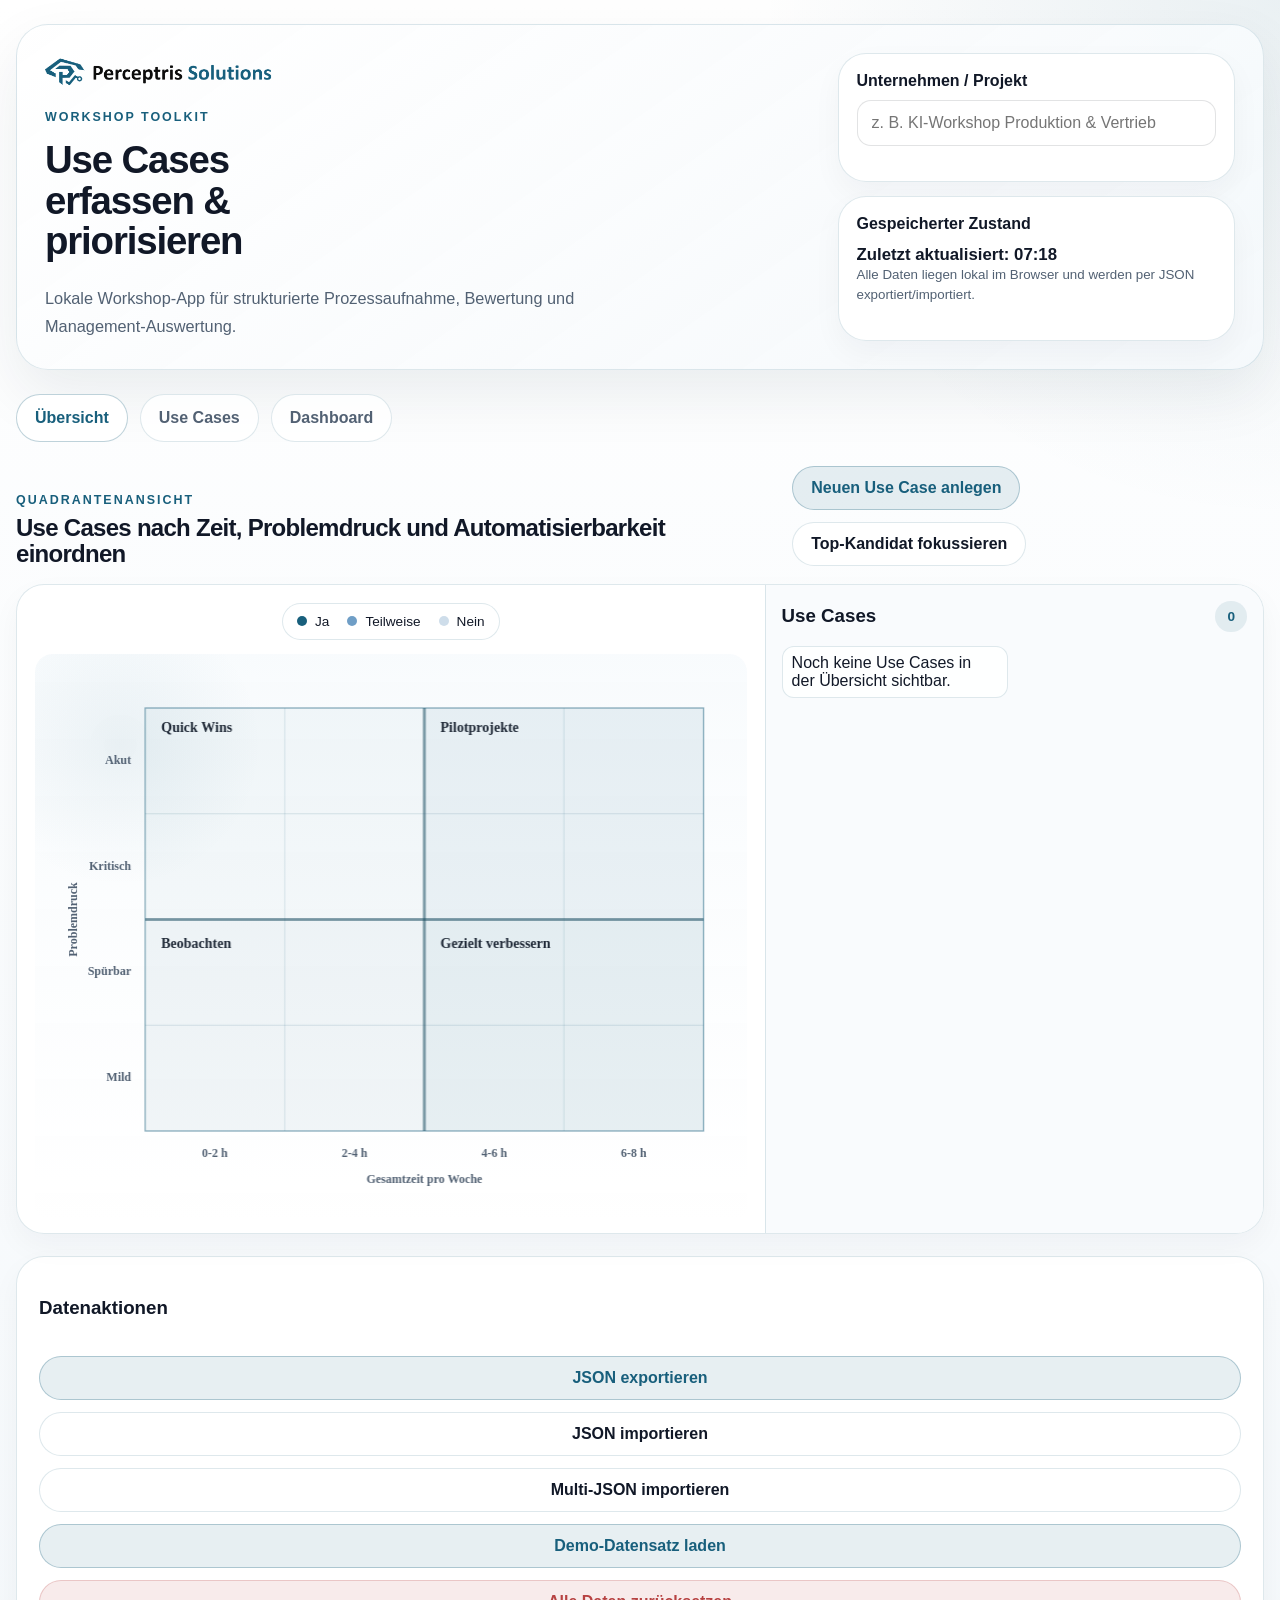
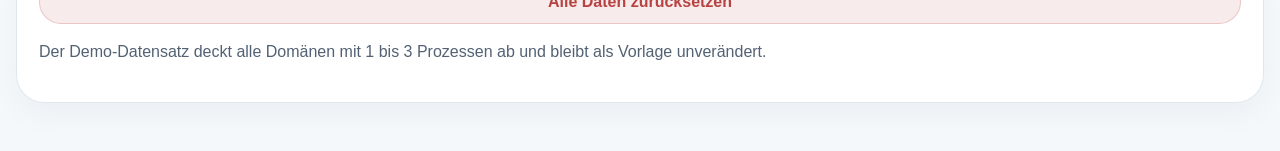
==== index.html @ be1e1e96 "Move content to root for GitHub Pages" ====
<!DOCTYPE html>
<html lang="de">
<head>
  <meta charset="UTF-8">
  <meta name="viewport" content="width=device-width, initial-scale=1.0">
  <title>Perceptris Use Case Workshop</title>
  <link rel="stylesheet" href="assets/style.css">
</head>
<body>
  <div class="app-shell">
    <header class="hero">
      <div class="hero__brand">
        <img src="assets/logo_klein.png" alt="Perceptris Solutions Logo" class="hero__logo">
        <div class="hero__copy">
          <p class="eyebrow">Workshop Toolkit</p>
          <h1>Use Cases erfassen &amp; priorisieren</h1>
          <p class="hero__lead">Lokale Workshop-App für strukturierte Prozessaufnahme, Bewertung und Management-Auswertung.</p>
        </div>
      </div>
      <div class="hero__meta">
        <div class="meta-card">
          <span class="meta-card__label">Unternehmen / Projekt</span>
          <input id="projectName" name="projectName" type="text" placeholder="z. B. KI-Workshop Produktion & Vertrieb">
        </div>
        <div class="meta-card meta-card--stat">
          <span class="meta-card__label">Gespeicherter Zustand</span>
          <strong id="storageStatus">Noch nicht gespeichert</strong>
          <small>Alle Daten liegen lokal im Browser und werden per JSON exportiert/importiert.</small>
        </div>
      </div>
    </header>

    <nav class="topnav" aria-label="Hauptnavigation">
      <button class="topnav__button is-active" data-view="overview">Übersicht</button>
      <button class="topnav__button" data-view="usecases">Use Cases</button>
      <button class="topnav__button" data-view="dashboard">Dashboard</button>
    </nav>

    <main>
      <section class="view is-active" data-view-panel="overview">
        <div class="section-head">
          <div>
            <p class="eyebrow">Quadrantenansicht</p>
            <h2>Use Cases nach Zeit, Problemdruck und Automatisierbarkeit einordnen</h2>
          </div>
          <div class="section-head__actions">
            <button class="button button--secondary" id="openWizardFromOverview">Neuen Use Case anlegen</button>
            <button class="button button--ghost" id="focusHighestScore">Top-Kandidat fokussieren</button>
          </div>
        </div>

        <div class="panel panel--network">
          <div class="matrix-layout">
            <div class="matrix-stage">
              <div class="network-legend">
                <span><i class="legend-dot legend-dot--yes"></i>Ja</span>
                <span><i class="legend-dot legend-dot--maybe"></i>Teilweise</span>
                <span><i class="legend-dot legend-dot--no"></i>Nein</span>
              </div>
              <canvas id="networkCanvas" width="1400" height="760" aria-label="Quadrantenmatrix"></canvas>
              <div class="network-tooltip" id="networkTooltip" hidden></div>
            </div>
            <aside class="matrix-index" aria-label="Use-Case-Zuordnung">
              <div class="matrix-index__header">
                <h3>Use Cases</h3>
                <span class="pill" id="matrixIndexCount">0</span>
              </div>
              <div class="matrix-index__list" id="matrixIndexList"></div>
            </aside>
          </div>
        </div>

        <article class="panel panel--utility">
          <div class="panel__header">
            <h3>Datenaktionen</h3>
          </div>
          <div class="utility-actions utility-actions--stack">
            <button class="button button--secondary" id="exportJsonButton">JSON exportieren</button>
            <label class="button button--ghost file-label">
              JSON importieren
              <input type="file" id="importJsonInput" accept="application/json">
            </label>
            <label class="button button--ghost file-label">
              Multi-JSON importieren
              <input type="file" id="multiImportJsonInput" accept="application/json" multiple>
            </label>
            <button class="button button--secondary" id="loadSampleButton">Demo-Datensatz laden</button>
            <button class="button button--danger" id="resetAllButton">Alle Daten zurücksetzen</button>
          </div>
          <p class="utility-note">Der Demo-Datensatz deckt alle Domänen mit 1 bis 3 Prozessen ab und bleibt als Vorlage unverändert.</p>
        </article>
      </section>

      <section class="view" data-view-panel="usecases">
        <div class="section-head">
          <div>
            <p class="eyebrow">Erfassung & Verwaltung</p>
            <h2>Use Cases strukturiert anlegen und pflegen</h2>
          </div>
          <div class="section-head__actions">
            <button class="button button--primary" id="startWizardButton">Neuen Use Case anlegen</button>
          </div>
        </div>

        <div class="wizard-layout">
          <article class="panel wizard-panel">
            <div class="panel__header">
              <h3 id="wizardTitle">Neuen Use Case anlegen</h3>
              <span class="pill" id="wizardModeBadge">Wizard</span>
            </div>
            <div class="wizard-progress" id="wizardProgress"></div>

            <form id="useCaseForm" novalidate>
              <input type="hidden" name="useCaseId">

              <div class="wizard-step is-active" data-step="0">
                <h4>1. Kontext</h4>
                <div class="form-grid form-grid--three">
                  <label>
                    Hierarchiestufe *
                    <select name="hierarchyLevel" required></select>
                  </label>
                  <label>
                    Domäne *
                    <select name="domain" required></select>
                  </label>
                  <label>
                    Rollenbezeichnung *
                    <input name="roleTitle" type="text" maxlength="100" required placeholder="z. B. Vertriebsinnendienst">
                  </label>
                  <label class="span-2">
                    Prozessname *
                    <input name="processName" type="text" maxlength="120" required placeholder="z. B. Manuelle Angebotsfreigabe für Sonderteile">
                    <small>Möglichst konkret formulieren.</small>
                  </label>
                </div>
              </div>

              <div class="wizard-step" data-step="1">
                <h4>2. Prozessbild</h4>
                <div class="form-grid">
                  <label>
                    Prozesscharakter
                    <select name="descriptionCategory"></select>
                  </label>
                  <label class="span-2">
                    Konkrete Beschreibung / Situation
                    <textarea name="descriptionNote" rows="4" minlength="20" placeholder="z. B. Pro Schicht werden 40 Teile manuell geprüft, gezählt und in Excel dokumentiert."></textarea>
                    <small>Mindestens 20 Zeichen, wenn du etwas einträgst.</small>
                  </label>
                </div>
              </div>

              <div class="wizard-step" data-step="2">
                <h4>3. Frequenz, Aufwand und Kostensatz</h4>
                <div class="form-grid">
                  <label>
                    Häufigkeit *
                    <select name="frequency" required></select>
                  </label>
                  <label>
                    Zeit pro Durchlauf in Minuten *
                    <input name="minutesPerRun" type="number" min="1" step="1" required placeholder="25">
                  </label>
                  <label>
                    Anzahl *
                    <input name="countPerFrequency" type="number" min="1" step="1" required placeholder="8">
                    <small>Bei täglich: Anzahl pro Arbeitstag.</small>
                  </label>
                  <label>
                    Stundensatz *
                    <div class="input-suffix">
                      <input name="hourlyRate" type="number" min="0" step="1" value="20" required>
                      <span>EUR</span>
                    </div>
                  </label>
                </div>
                <div class="metric-preview" id="liveComputationPreview"></div>
              </div>

              <div class="wizard-step" data-step="3">
                <h4>4. Problembild</h4>
                <div class="form-grid">
                  <label>
                    Problemdruck
                    <select name="painLevel"></select>
                  </label>
                  <label>
                    Fehleranfällig?
                    <select name="errorProne"></select>
                  </label>
                  <label class="span-2">
                    Notiz zur Fehleranfälligkeit
                    <textarea name="errorProneNote" rows="3" minlength="20" placeholder="Optional: Welche Fehler treten typischerweise auf?"></textarea>
                  </label>
                </div>
              </div>

              <div class="wizard-step" data-step="4">
                <h4>5. Daten- und Effizienzsicht</h4>
                <div class="form-grid">
                  <label>
                    Datenlage
                    <select name="dataAvailability"></select>
                  </label>
                  <fieldset class="span-2 checkbox-grid">
                    <legend>Warum ineffizient?</legend>
                    <label><input type="checkbox" name="inefficiencyReasons" value="Viele manuelle Schritte">Viele manuelle Schritte</label>
                    <label><input type="checkbox" name="inefficiencyReasons" value="Viele Rückfragen oder Abstimmungen">Viele Rückfragen oder Abstimmungen</label>
                    <label><input type="checkbox" name="inefficiencyReasons" value="Hoher Such- oder Rüstaufwand">Hoher Such- oder Rüstaufwand</label>
                    <label><input type="checkbox" name="inefficiencyReasons" value="Informationen in mehreren Quellen">Informationen in mehreren Quellen</label>
                    <label><input type="checkbox" name="inefficiencyReasons" value="Fehlende Standards oder klare Abläufe">Fehlende Standards oder klare Abläufe</label>
                    <label><input type="checkbox" name="inefficiencyReasons" value="Manuelle Prüf- oder Dokumentationsarbeit">Manuelle Prüf- oder Dokumentationsarbeit</label>
                  </fieldset>
                  <label class="span-2">
                    Kontextnotiz zur Ineffizienz
                    <textarea name="inefficiencyNote" rows="3" minlength="20" placeholder="Optional: Wo genau entstehen Wartezeit, Mehrarbeit oder Fehler?"></textarea>
                  </label>
                </div>
              </div>

              <div class="wizard-step" data-step="5">
                <h4>6. Potenzial</h4>
                <div class="form-grid">
                  <label>
                    Automatisierbarkeit
                    <select name="automatable"></select>
                  </label>
                  <label>
                    Impact
                    <select name="impact"></select>
                  </label>
                </div>
              </div>

              <div class="wizard-actions">
                <button class="button button--ghost" type="button" id="wizardBack">Zurück</button>
                <div class="wizard-actions__main">
                  <button class="button button--secondary" type="button" id="wizardNext">Weiter</button>
                  <button class="button button--primary" type="submit" id="wizardSave">Use Case speichern</button>
                </div>
              </div>
            </form>

            <div class="form-message" id="formMessage" aria-live="polite"></div>
          </article>

          <article class="panel">
            <div class="panel__header">
              <h3>Filter & Tabelle</h3>
              <span class="pill" id="tableCountBadge">0 Einträge</span>
            </div>

            <div class="filters">
              <label>
                Rolle
                <select id="filterRole"></select>
              </label>
              <label>
                Automatisierbarkeit
                <select id="filterAutomatable"></select>
              </label>
              <label>
                Impact
                <select id="filterImpact"></select>
              </label>
              <label>
                Sortierung
                <select id="sortBy">
                  <option value="score">Priorisierungsscore</option>
                  <option value="weeklyMinutes">Zeitaufwand pro Woche</option>
                  <option value="painLevel">Problemdruck</option>
                  <option value="annualCost">Jährliche Kosten</option>
                  <option value="impact">Impact</option>
                </select>
              </label>
            </div>

            <div class="table-wrap">
              <table>
                <thead>
                  <tr>
                    <th>Prozess</th>
                    <th>Rolle</th>
                    <th>Zeit/Woche</th>
                    <th>Stundensatz</th>
                    <th>Jahreskosten</th>
                    <th>Score</th>
                    <th>Impact</th>
                    <th>Aktionen</th>
                  </tr>
                </thead>
                <tbody id="useCaseTableBody"></tbody>
              </table>
            </div>
          </article>
        </div>
      </section>

      <section class="view" data-view-panel="dashboard">
        <div class="section-head">
          <div>
            <p class="eyebrow">Management Dashboard</p>
            <h2>KPIs, Visualisierungen und Executive Summary</h2>
          </div>
        </div>

        <div class="kpi-grid" id="kpiGrid"></div>

        <div class="dashboard-grid">
          <article class="panel">
            <div class="panel__header"><h3>Durchschnittlicher Automatisierungsgrad</h3></div>
            <div id="automationDonut" class="chart-slot"></div>
          </article>

          <article class="panel">
            <div class="panel__header"><h3>Top Use Cases nach Score</h3></div>
            <div id="topScoreChart" class="chart-slot"></div>
          </article>

          <article class="panel panel--wide">
            <div class="panel__header"><h3>Zeitaufwand pro Rolle und Woche</h3></div>
            <div id="roleTimeChart" class="chart-slot"></div>
          </article>

          <article class="panel panel--wide">
            <div class="panel__header"><h3>Verteilungen</h3></div>
            <div class="distribution-grid">
              <div id="painChart" class="chart-slot chart-slot--small"></div>
              <div id="impactChart" class="chart-slot chart-slot--small"></div>
              <div id="automatableChart" class="chart-slot chart-slot--small"></div>
            </div>
          </article>

          <article class="panel panel--wide">
            <div class="panel__header"><h3>Domänenradar</h3></div>
            <div id="domainRadarChart" class="chart-slot"></div>
          </article>

          <article class="panel panel--wide">
            <div class="panel__header"><h3>Executive Summary</h3></div>
            <div id="executiveSummary" class="summary-list"></div>
          </article>
        </div>
      </section>
    </main>
  </div>

  <template id="emptyStateTemplate">
    <div class="empty-state">
      <h3>Noch keine Use Cases vorhanden</h3>
      <p>Lege den ersten Use Case im Wizard an oder lade die Beispieldaten.</p>
    </div>
  </template>

  <script src="assets/app.js"></script>
</body>
</html>
---- assets/style.css ----
:root {
  --bg: #f4f8fb;
  --surface: #ffffff;
  --surface-alt: #f8fbfd;
  --text: #111827;
  --text-soft: #526173;
  --line: rgba(24, 95, 124, 0.14);
  --line-strong: rgba(24, 95, 124, 0.28);
  --primary: #185f7c;
  --primary-dark: #0f4359;
  --primary-soft: rgba(24, 95, 124, 0.1);
  --success-50: rgba(118, 186, 94, 0.14);
  --success-75: rgba(70, 166, 92, 0.18);
  --success-100: rgba(32, 138, 80, 0.22);
  --success-text: #216a43;
  --danger: #b74242;
  --shadow: 0 24px 60px rgba(8, 35, 48, 0.08);
  --radius-lg: 28px;
  --radius-md: 18px;
  --radius-sm: 12px;
  --max-width: 1480px;
}

* { box-sizing: border-box; }
html { scroll-behavior: smooth; }
body {
  margin: 0;
  font-family: "Aptos", "Segoe UI Variable", "Segoe UI", sans-serif;
  background:
    radial-gradient(circle at top right, rgba(24, 95, 124, 0.09), transparent 24%),
    linear-gradient(180deg, #ffffff 0%, var(--bg) 100%);
  color: var(--text);
}

button, input, select, textarea { font: inherit; }
button { cursor: pointer; }

.app-shell {
  width: min(calc(100% - 32px), var(--max-width));
  margin: 24px auto 48px;
}

.hero {
  display: grid;
  grid-template-columns: minmax(0, 1.45fr) minmax(300px, 0.75fr);
  gap: 24px;
  padding: 28px;
  border: 1px solid var(--line);
  border-radius: 32px;
  background: linear-gradient(145deg, rgba(255,255,255,0.98), rgba(244,248,251,0.92));
  box-shadow: var(--shadow);
}

.hero__brand {
  display: flex;
  flex-direction: column;
  gap: 18px;
  align-items: flex-start;
}

.hero__logo {
  width: 240px;
  max-width: 100%;
  height: auto;
  object-fit: contain;
}

.hero__copy {
  display: grid;
  gap: 8px;
}

.eyebrow {
  margin: 0 0 8px;
  font-size: 0.78rem;
  letter-spacing: 0.16em;
  text-transform: uppercase;
  color: var(--primary);
  font-weight: 800;
}

.hero h1, .section-head h2 {
  margin: 0;
  line-height: 1.05;
  letter-spacing: -0.03em;
}

.hero h1 { font-size: clamp(2rem, 3vw, 3.2rem); max-width: 10ch; }
.hero__lead {
  max-width: 62ch;
  margin: 16px 0 0;
  color: var(--text-soft);
  font-size: 1.02rem;
  line-height: 1.7;
}

.hero__meta { display: grid; gap: 14px; }

.meta-card, .panel {
  border: 1px solid var(--line);
  border-radius: var(--radius-lg);
  background: rgba(255,255,255,0.95);
  box-shadow: 0 12px 30px rgba(8, 35, 48, 0.04);
}

.meta-card { padding: 18px; }
.meta-card input { margin-top: 10px; }
.meta-card--stat strong { display: block; margin-top: 12px; font-size: 1.05rem; }
.meta-card__label, label, legend { display: block; font-weight: 700; color: var(--text); }
.meta-card small, label small, .utility-note { color: var(--text-soft); line-height: 1.5; }

.topnav { display: flex; gap: 12px; margin: 24px 0; }
.topnav__button, .button {
  border: 1px solid transparent;
  border-radius: 999px;
  transition: 160ms ease;
}

.topnav__button {
  padding: 14px 18px;
  background: rgba(255,255,255,0.82);
  border-color: var(--line);
  color: var(--text-soft);
  font-weight: 700;
}

.topnav__button.is-active, .topnav__button:hover {
  color: var(--primary);
  border-color: var(--line-strong);
  background: var(--surface);
}

.view { display: none; }
.view.is-active { display: block; }

.section-head {
  display: flex;
  justify-content: space-between;
  align-items: flex-end;
  gap: 16px;
  margin-bottom: 18px;
}

.section-head__actions, .utility-actions, .wizard-actions, .wizard-actions__main {
  display: flex;
  gap: 12px;
  flex-wrap: wrap;
}

.utility-actions--stack { flex-direction: column; align-items: stretch; }

.button { padding: 12px 18px; font-weight: 800; }
.button--primary { background: var(--primary); color: #fff; }
.button--primary:hover { background: var(--primary-dark); }
.button--secondary { border-color: var(--line-strong); background: var(--primary-soft); color: var(--primary); }
.button--ghost { border-color: var(--line); background: #fff; color: var(--text); }
.button--danger { border-color: rgba(183,66,66,0.22); background: rgba(183,66,66,0.1); color: var(--danger); }

.panel { padding: 22px; }
.panel__header {
  display: flex;
  justify-content: space-between;
  align-items: center;
  gap: 12px;
  margin-bottom: 18px;
}

.pill {
  padding: 8px 12px;
  border-radius: 999px;
  background: var(--primary-soft);
  color: var(--primary);
  font-size: 0.85rem;
  font-weight: 800;
}

.panel--network {
  position: relative;
  padding: 0;
  overflow: hidden;
}

.matrix-layout {
  display: grid;
  grid-template-columns: minmax(0, 1.2fr) minmax(340px, 0.8fr);
  align-items: stretch;
}

.matrix-stage {
  position: relative;
  min-width: 0;
  display: grid;
  grid-template-rows: auto 1fr;
  gap: 14px;
  padding: 18px 18px 12px;
  height: min(72vh, 760px);
}

#networkCanvas {
  display: block;
  width: 100%;
  height: 100%;
  min-height: 0;
  border-radius: 18px;
  background:
    radial-gradient(circle at 12% 16%, rgba(24,95,124,0.07), transparent 18%),
    linear-gradient(180deg, rgba(248,251,253,0.96), rgba(255,255,255,1));
}

.network-legend {
  justify-self: center;
  display: flex;
  gap: 18px;
  padding: 10px 14px;
  border-radius: 999px;
  background: rgba(255,255,255,0.88);
  border: 1px solid var(--line);
  backdrop-filter: blur(8px);
  font-size: 0.85rem;
}

.legend-dot {
  display: inline-block;
  width: 10px;
  height: 10px;
  border-radius: 999px;
  margin-right: 8px;
}

.legend-dot--yes { background: #185f7c; }
.legend-dot--maybe { background: #6f9ec6; }
.legend-dot--no { background: #ceddea; }

.network-tooltip {
  position: absolute;
  z-index: 2;
  min-width: 220px;
  padding: 14px;
  border-radius: 18px;
  background: rgba(17,24,39,0.92);
  color: #fff;
  pointer-events: none;
  box-shadow: 0 18px 48px rgba(6,14,23,0.32);
}

.matrix-index {
  display: grid;
  grid-template-rows: auto 1fr;
  gap: 14px;
  padding: 16px 16px 16px;
  border-left: 1px solid var(--line);
  background: rgba(248,251,253,0.82);
  height: min(72vh, 760px);
  min-height: 0;
}

.matrix-index__header {
  display: flex;
  align-items: center;
  justify-content: space-between;
  gap: 12px;
}

.matrix-index__header h3 {
  margin: 0;
}

.matrix-index__list {
  display: grid;
  grid-template-columns: repeat(2, minmax(0, 1fr));
  gap: 6px 8px;
  align-content: start;
  overflow: auto;
  padding-right: 4px;
}

.matrix-index__item {
  padding: 7px 9px;
  border: 1px solid var(--line);
  border-radius: 12px;
  background: rgba(255,255,255,0.84);
}

.matrix-index__title {
  display: flex;
  gap: 8px;
  align-items: flex-start;
  color: var(--text);
  font-size: 0.88rem;
  font-weight: 700;
  line-height: 1.28;
}
.matrix-index__number { min-width: 24px; color: var(--primary); }

.panel--utility {
  margin-top: 22px;
}

.overview-grid, .dashboard-grid, .wizard-layout {
  display: grid;
  gap: 22px;
}

.overview-grid {
  grid-template-columns: minmax(0, 1.15fr) minmax(300px, 0.85fr);
  margin-top: 20px;
}

.wizard-layout { grid-template-columns: minmax(0, 1fr); }

.overview-cards, .summary-list { display: grid; gap: 12px; }

.overview-card, .summary-item {
  padding: 16px;
  border: 1px solid var(--line);
  border-radius: var(--radius-md);
  background: var(--surface-alt);
}

.overview-card { display: flex; justify-content: space-between; gap: 14px; }
.overview-card h4, .summary-item h4, .chart-card h4 { margin: 0 0 6px; }
.overview-card p, .summary-item p, .metric-preview p { margin: 0; color: var(--text-soft); line-height: 1.55; }
.summary-item h4 { color: var(--primary); }
.summary-emphasis { color: var(--primary); font-weight: 800; }

.radar-layout {
  display: grid;
  grid-template-columns: repeat(2, minmax(0, 1fr));
  gap: 20px;
  align-items: stretch;
}

.radar-card {
  height: 100%;
  padding: 18px;
  border: 1px solid var(--line);
  border-radius: 20px;
  background: rgba(248, 251, 253, 0.78);
  box-sizing: border-box;
}

.radar-card--visual {
  display: grid;
  justify-items: center;
  gap: 2px;
}

.radar-card--table {
  align-self: stretch;
}

.radar-legend {
  display: flex;
  justify-content: center;
  gap: 24px;
  flex-wrap: wrap;
  margin-top: -72px;
}

.radar-legend__item {
  display: flex;
  align-items: center;
  gap: 8px;
  font-size: 0.92rem;
  font-weight: 700;
  color: #1f2937;
}

.radar-legend__dot {
  display: inline-block;
  width: 12px;
  height: 12px;
  border-radius: 999px;
}

.radar-legend__dot--count { background: #185f7c; }
.radar-legend__dot--automation { background: var(--danger); }

.radar-table-wrap {
  overflow: hidden;
}

.radar-table {
  width: 100%;
  border-collapse: collapse;
  min-width: 0;
}

.radar-table th,
.radar-table td {
  padding: 10px 12px;
  text-align: left;
  font-size: 0.9rem;
  border-bottom: 1px solid rgba(24,95,124,0.08);
}

.radar-table th {
  font-size: 0.78rem;
  letter-spacing: 0.03em;
  text-transform: uppercase;
  color: var(--text-soft);
  background: rgba(255,255,255,0.8);
}

.radar-table tbody tr:last-child td {
  border-bottom: 0;
}

.wizard-progress {
  display: flex;
  gap: 10px;
  margin-bottom: 18px;
  flex-wrap: wrap;
}

.wizard-progress__step {
  min-width: 34px;
  height: 34px;
  padding: 0 12px;
  border-radius: 999px;
  border: 1px solid var(--line);
  background: #fff;
  color: var(--text-soft);
  display: inline-flex;
  align-items: center;
  justify-content: center;
  font-weight: 800;
}

.wizard-progress__step.is-active, .wizard-progress__step.is-complete {
  border-color: transparent;
  background: var(--primary);
  color: #fff;
}

.wizard-step { display: none; }
.wizard-step.is-active { display: block; }
.wizard-step h4 { margin: 0 0 18px; font-size: 1.12rem; }

.form-grid, .filters, .distribution-grid, .kpi-grid {
  display: grid;
  gap: 18px;
}

.form-grid { grid-template-columns: repeat(2, minmax(0, 1fr)); }
.form-grid--three { grid-template-columns: repeat(3, minmax(0, 1fr)); }
.span-2 { grid-column: 1 / -1; }

label, fieldset { display: grid; gap: 8px; align-content: start; }
input, select, textarea {
  width: 100%;
  padding: 13px 14px;
  border-radius: 14px;
  border: 1px solid rgba(17,24,39,0.12);
  background: #fff;
  color: var(--text);
  transition: 160ms ease;
}

input:focus, select:focus, textarea:focus {
  outline: none;
  border-color: rgba(24,95,124,0.48);
  box-shadow: 0 0 0 4px rgba(24,95,124,0.08);
}

.input-suffix { position: relative; }
.input-suffix span {
  position: absolute;
  top: 50%;
  right: 16px;
  transform: translateY(-50%);
  color: var(--text-soft);
  font-weight: 700;
}
.input-suffix input { padding-right: 62px; }

.checkbox-grid {
  border: 1px solid var(--line);
  border-radius: var(--radius-md);
  padding: 14px;
  grid-template-columns: repeat(2, minmax(0, 1fr));
}

.checkbox-grid label {
  display: flex;
  gap: 10px;
  align-items: center;
  font-weight: 600;
}

.checkbox-grid input { width: auto; }

.metric-preview, .form-message {
  margin-top: 16px;
  padding: 14px 16px;
  border-radius: var(--radius-md);
  background: var(--surface-alt);
  color: var(--text-soft);
}

.form-message.is-error { background: rgba(183,66,66,0.08); color: var(--danger); }
.form-message.is-success { background: rgba(31,122,98,0.08); color: #1f7a62; }

.wizard-actions {
  margin-top: 24px;
  padding-top: 20px;
  border-top: 1px solid var(--line);
}

.filters {
  grid-template-columns: repeat(4, minmax(0, 1fr));
  margin-bottom: 16px;
}

.table-wrap { overflow: auto; }
table { width: 100%; border-collapse: collapse; min-width: 1120px; }
th, td {
  padding: 14px 10px;
  border-bottom: 1px solid rgba(17,24,39,0.08);
  text-align: left;
  vertical-align: top;
}
th { color: var(--text-soft); font-size: 0.85rem; }

.impact-badge, .score-badge {
  display: inline-flex;
  align-items: center;
  padding: 7px 10px;
  border-radius: 999px;
  font-weight: 800;
  font-size: 0.82rem;
}

.impact-badge[data-impact="high"] { color: #fff; background: var(--primary); }
.impact-badge[data-impact="medium"] { color: var(--primary); background: rgba(24,95,124,0.14); }
.impact-badge[data-impact="low"] { color: var(--text-soft); background: rgba(82,97,115,0.12); }
.score-badge { color: var(--primary); background: var(--primary-soft); }
.row-actions { display: flex; gap: 8px; flex-wrap: wrap; }

.kpi-grid {
  grid-template-columns: repeat(7, minmax(0, 1fr));
  margin-bottom: 20px;
}

.chart-card {
  padding: 18px;
  border-radius: var(--radius-md);
  background: #fff;
  border: 1px solid var(--line);
}

.chart-card p { margin: 4px 0 0; color: var(--text-soft); }
.chart-card--saving-50 { background: rgba(80, 200, 120, 0.12); border-color: rgba(80, 200, 120, 0.24); }
.chart-card--saving-75 { background: rgba(37, 211, 102, 0.15); border-color: rgba(37, 211, 102, 0.28); }
.chart-card--saving-100 { background: rgba(22, 163, 74, 0.18); border-color: rgba(22, 163, 74, 0.32); }
.chart-card--saving-50 h4, .chart-card--saving-75 h4, .chart-card--saving-100 h4 { color: var(--success-text); }

.dashboard-grid {
  grid-template-columns: repeat(2, minmax(0, 1fr));
}

.panel--wide { grid-column: 1 / -1; }
.distribution-grid { grid-template-columns: repeat(3, minmax(0, 1fr)); }
.chart-slot { min-height: 280px; }
.chart-slot--small { min-height: 260px; }
.chart-svg { width: 100%; height: 100%; }

.bar-list {
  display: grid;
  gap: 14px;
}

.bar-row {
  display: grid;
  grid-template-columns: minmax(260px, 1.35fr) minmax(0, 2fr) auto;
  gap: 14px;
  align-items: center;
}

.bar-row__label {
  font-size: 0.92rem;
  line-height: 1.35;
  color: var(--text);
}

.bar-row__track {
  height: 16px;
  border-radius: 999px;
  background: rgba(24,95,124,0.08);
  overflow: hidden;
}

.bar-row__fill {
  height: 100%;
  border-radius: 999px;
  background: linear-gradient(90deg, #185f7c, #4b9abb);
}

.bar-row__value {
  font-weight: 800;
  color: var(--text-soft);
}

.file-label {
  position: relative;
  overflow: hidden;
  display: inline-flex;
  align-items: center;
  justify-content: center;
  text-align: center;
}

.file-label input {
  position: absolute;
  inset: 0;
  opacity: 0;
  cursor: pointer;
}

.empty-state {
  padding: 28px;
  text-align: center;
  color: var(--text-soft);
}

.empty-state h3 { margin: 0 0 10px; color: var(--text); }

@media (max-width: 1220px) {
  .hero, .overview-grid, .dashboard-grid, .distribution-grid, .radar-layout, .matrix-layout {
    grid-template-columns: 1fr;
  }

  .kpi-grid { grid-template-columns: repeat(3, minmax(0, 1fr)); }
  .filters { grid-template-columns: repeat(2, minmax(0, 1fr)); }
  .bar-row { grid-template-columns: 1fr; }
  .matrix-layout { min-height: 0; }
  .matrix-stage { height: min(68vh, 680px); }
  .matrix-index { height: min(68vh, 680px); border-left: 0; border-top: 1px solid var(--line); }
  .matrix-index__list { grid-template-columns: repeat(2, minmax(0, 1fr)); }
}

@media (max-width: 860px) {
  .app-shell {
    width: min(calc(100% - 20px), var(--max-width));
    margin-top: 12px;
  }

  .hero { padding: 20px; }
  .hero__brand { flex-direction: column; }
  .hero__logo { width: 200px; max-width: 100%; }
  .topnav, .section-head, .panel__header, .overview-card { flex-direction: column; align-items: stretch; }
  .form-grid, .form-grid--three, .filters, .kpi-grid { grid-template-columns: 1fr; }
  .matrix-index__list { grid-template-columns: 1fr; }
  .checkbox-grid { grid-template-columns: 1fr; }
  table { min-width: 860px; }
}
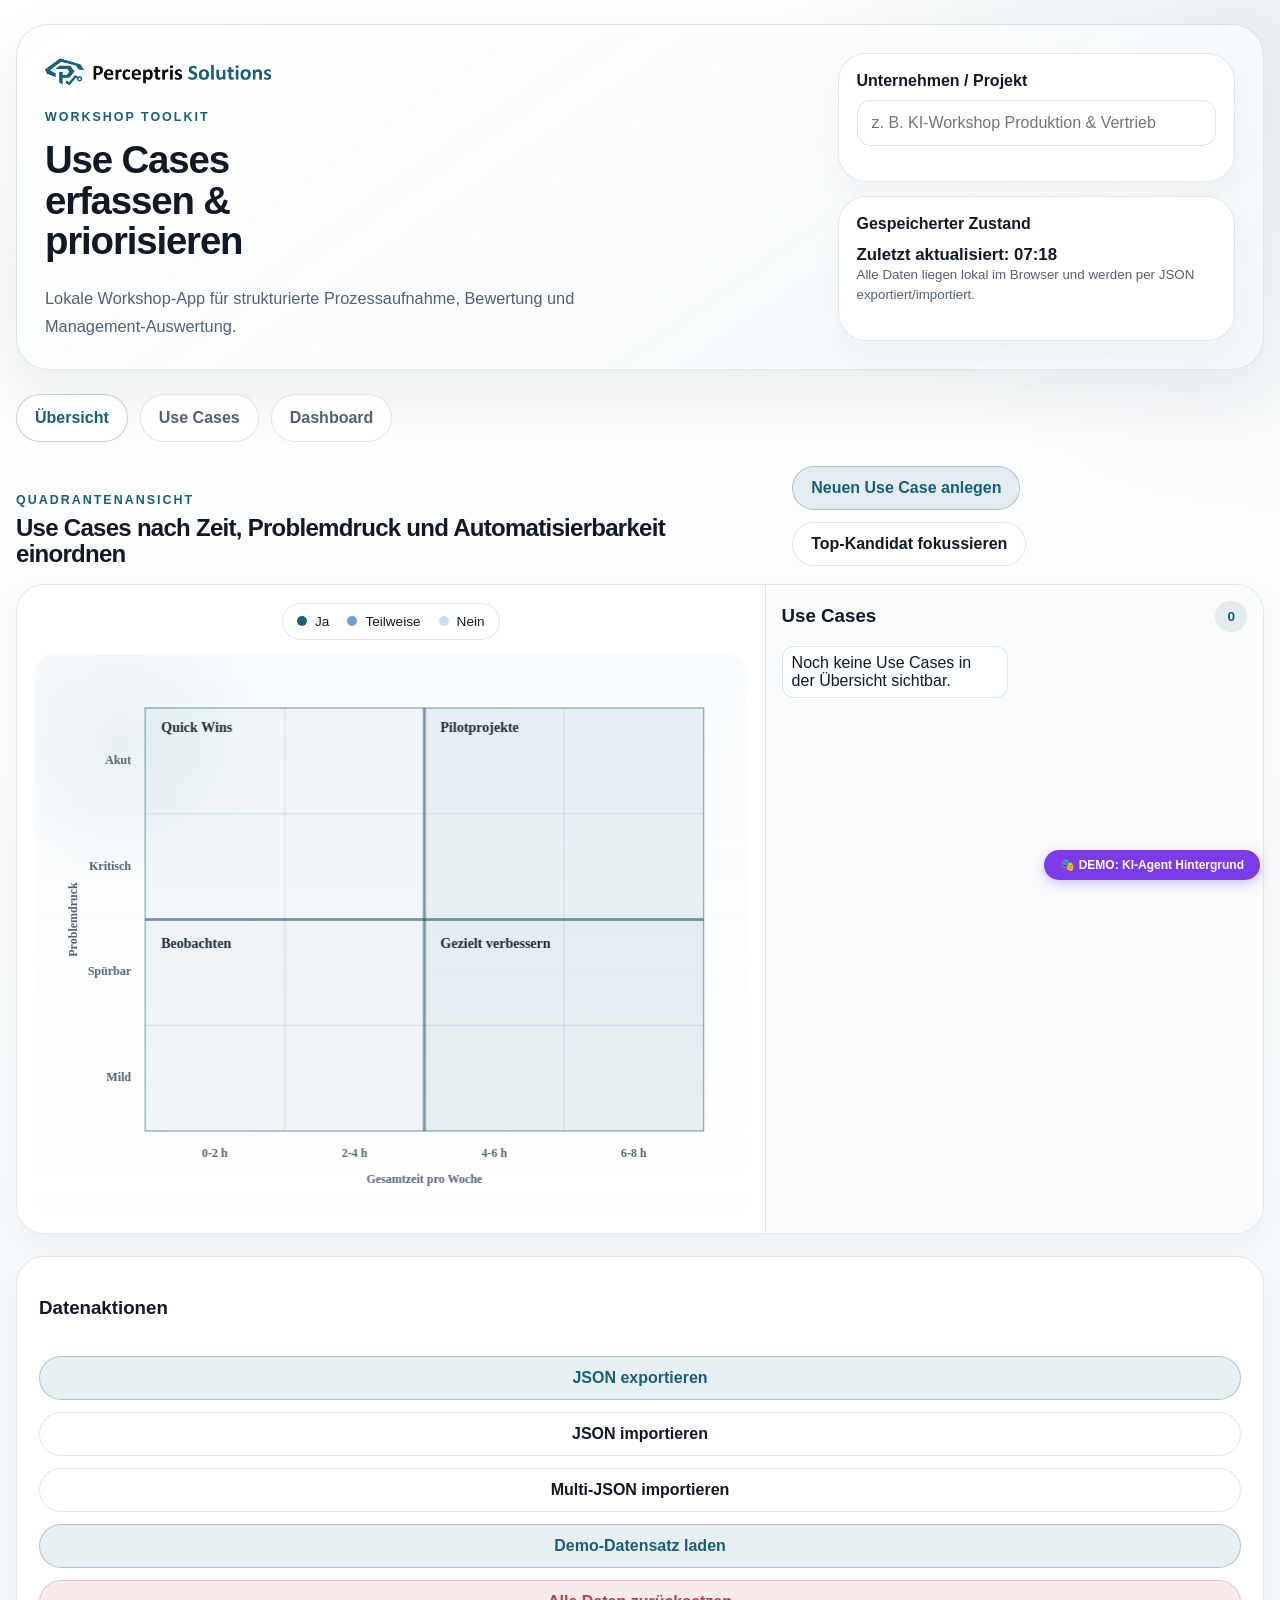
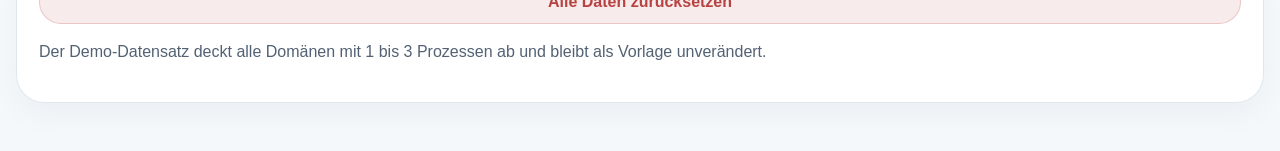
==== commit 1a83c4e5: "Add demo background mode (toggleable)" ====
--- a/index.html
+++ b/index.html
@@ -354,5 +354,31 @@
   </template>
 
   <script src="assets/app.js"></script>
+  <div class="demo-indicator" id="demoBadge">DEMO: KI-Agent Hintergrund</div>
 </body>
 </html>
+<script>
+// KI-Agent Demo Toggle
+(function() {
+  const DEMO_KEY = 'perceptris-demo-active';
+  
+  function toggleDemo(on) {
+    document.body.classList.toggle('demo-mode', on);
+    document.getElementById('demoBadge').textContent = on ? '🎭 DEMO: Aktiv' : '🎭 DEMO: Deaktiviert';
+    localStorage.setItem(DEMO_KEY, on ? '1' : '0');
+  }
+  
+  // Init from localStorage
+  if (localStorage.getItem(DEMO_KEY) === '1') {
+    document.body.classList.add('demo-mode');
+  }
+  
+  // Toggle on double-click of badge
+  document.getElementById('demoBadge').addEventListener('dblclick', function() {
+    toggleDemo(!document.body.classList.contains('demo-mode'));
+  });
+  
+  // Expose global toggle for KI agent
+  window.__demoToggle = function(on) { toggleDemo(on); };
+})();
+</script>
--- a/assets/style.css
+++ b/assets/style.css
@@ -654,3 +654,35 @@
   .checkbox-grid { grid-template-columns: 1fr; }
   table { min-width: 860px; }
 }
+
+/* ===== DEMO MODE ===== */
+/* Von KI-Agent hinzugefügt: Demo-Hintergrund für Workshop */
+:root:has(~ .demo-indicator) {
+  --bg: #f0f4ff;
+  --primary: #7c3aed;
+}
+
+body.demo-mode {
+  background:
+    radial-gradient(circle at top right, rgba(124, 58, 237, 0.12), transparent 24%),
+    linear-gradient(180deg, #ffffff 0%, #f0f4ff 100%) !important;
+}
+
+.demo-indicator {
+  position: fixed;
+  bottom: 20px;
+  right: 20px;
+  background: #7c3aed;
+  color: white;
+  padding: 8px 16px;
+  border-radius: 20px;
+  font-size: 12px;
+  font-weight: 600;
+  z-index: 9999;
+  pointer-events: none;
+  box-shadow: 0 4px 12px rgba(124, 58, 237, 0.3);
+}
+
+.demo-indicator::before {
+  content: "🎭 ";
+}
